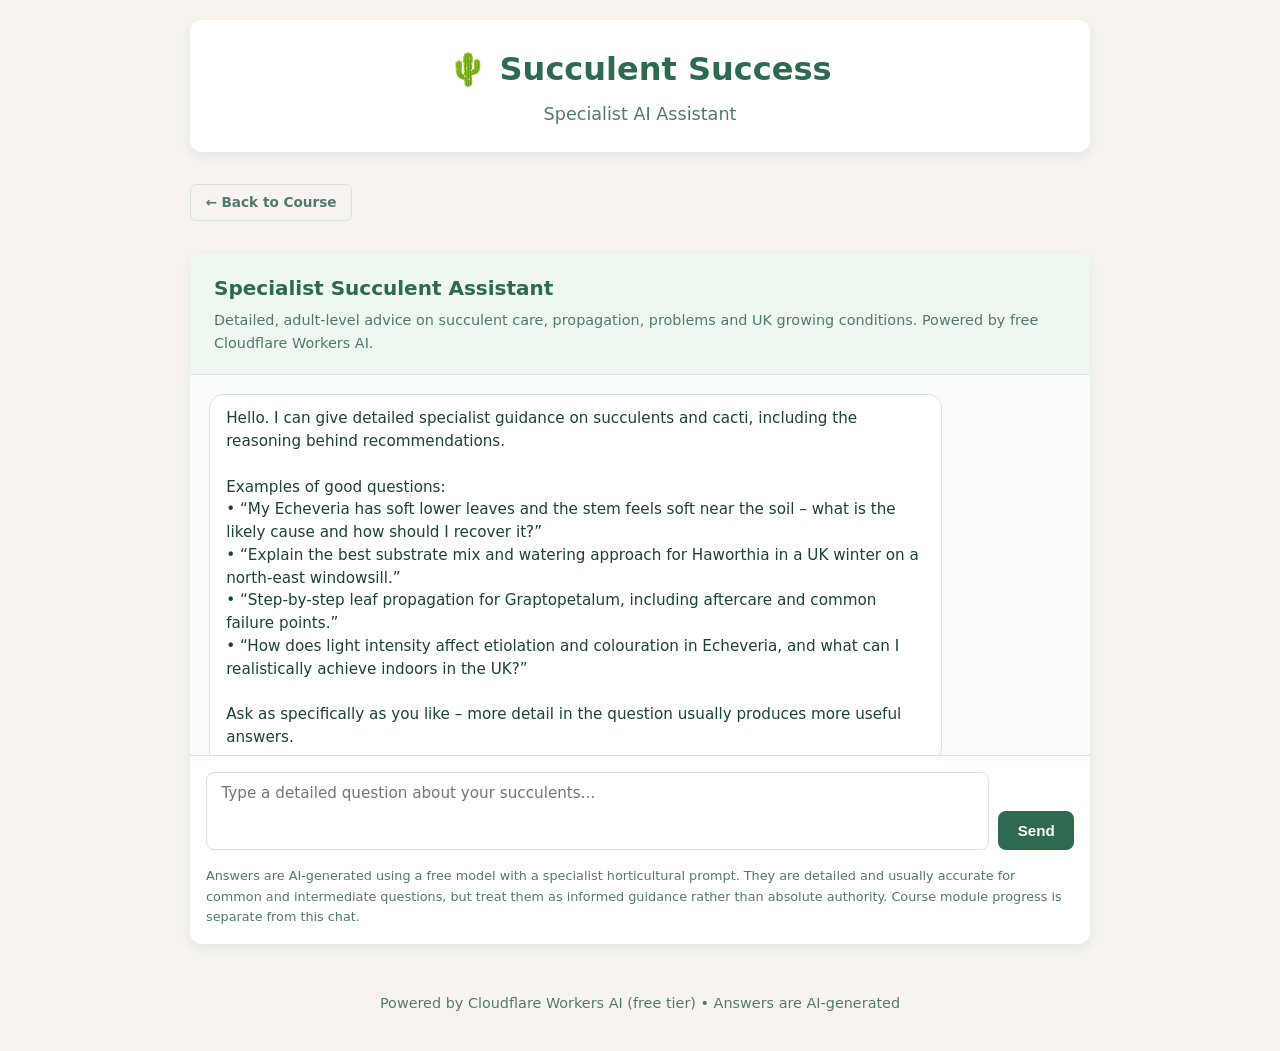
==== chat.html @ 2d5516a3 "Add files via upload Initial course upload" ====
<!DOCTYPE html>
<html lang="en">
<head>
  <meta charset="UTF-8">
  <meta name="viewport" content="width=device-width, initial-scale=1.0">
  <meta name="description" content="Detailed specialist advice on succulent care, propagation and UK growing – free AI assistant">
  <meta name="theme-color" content="#2d6a4f">
  <title>Specialist Succulent Assistant</title>
  <link rel="stylesheet" href="css/style.css">
</head>
<body>
  <div class="container">
    <header>
      <h1>🌵 Succulent Success</h1>
      <p class="subtitle">Specialist AI Assistant</p>
    </header>

    <p style="margin-bottom: 1rem;">
      <a href="index.html" class="btn btn-secondary">← Back to Course</a>
    </p>

    <div id="chatContainer" class="chat-section">
      <!-- Chat UI is injected by chat.js -->
    </div>

    <footer>
      <p>Powered by Cloudflare Workers AI (free tier) • Answers are AI-generated</p>
    </footer>
  </div>

  <script src="js/chat.js"></script>
</body>
</html>
---- css/style.css ----
:root {
  --bg: #f7f4ef;
  --card: #ffffff;
  --accent: #2d6a4f;
  --accent-light: #40916c;
  --text: #1b4332;
  --muted: #52796f;
  --border: #d8e2dc;
  --success: #52b788;
  --radius: 12px;
  --shadow: 0 4px 12px rgba(27, 67, 50, 0.08);
}

* {
  box-sizing: border-box;
  margin: 0;
  padding: 0;
}

body {
  font-family: system-ui, -apple-system, "Segoe UI", Roboto, sans-serif;
  background: var(--bg);
  color: var(--text);
  line-height: 1.6;
  padding: 20px;
}

.container {
  max-width: 900px;
  margin: 0 auto;
}

header {
  text-align: center;
  margin-bottom: 2rem;
  padding: 1.5rem;
  background: var(--card);
  border-radius: var(--radius);
  box-shadow: var(--shadow);
}

header h1 {
  font-size: 2rem;
  color: var(--accent);
  margin-bottom: 0.3rem;
}

.subtitle {
  font-size: 1.1rem;
  color: var(--muted);
}

.tagline {
  margin-top: 0.5rem;
  font-size: 0.95rem;
  color: var(--accent-light);
}

.progress-section {
  background: var(--card);
  padding: 1.5rem;
  border-radius: var(--radius);
  box-shadow: var(--shadow);
  margin-bottom: 2rem;
}

.progress-section h2 {
  margin-bottom: 0.8rem;
  font-size: 1.2rem;
}

.progress-bar {
  height: 14px;
  background: var(--border);
  border-radius: 20px;
  overflow: hidden;
  margin-bottom: 0.5rem;
}

.progress-fill {
  height: 100%;
  background: linear-gradient(90deg, var(--accent), var(--success));
  width: 0%;
  transition: width 0.4s ease;
}

#progressText {
  font-size: 0.95rem;
  color: var(--muted);
  margin-bottom: 0.8rem;
}

.intro {
  background: var(--card);
  padding: 1.5rem;
  border-radius: var(--radius);
  box-shadow: var(--shadow);
  margin-bottom: 2rem;
}

.intro h2 {
  margin-bottom: 0.8rem;
  color: var(--accent);
}

.intro p {
  margin-bottom: 0.8rem;
}

.modules h2 {
  margin-bottom: 1rem;
  color: var(--accent);
}

.module-grid {
  display: grid;
  gap: 1rem;
}

.module-card {
  background: var(--card);
  border-radius: var(--radius);
  box-shadow: var(--shadow);
  padding: 1.2rem 1.4rem;
  display: flex;
  align-items: center;
  gap: 1rem;
  transition: transform 0.2s, box-shadow 0.2s;
  border: 2px solid transparent;
}

.module-card:hover {
  transform: translateY(-2px);
  box-shadow: 0 6px 16px rgba(27, 67, 50, 0.12);
}

.module-card.completed {
  border-color: var(--success);
  background: #f0faf5;
}

.module-number {
  width: 42px;
  height: 42px;
  background: var(--accent);
  color: white;
  border-radius: 50%;
  display: flex;
  align-items: center;
  justify-content: center;
  font-weight: 700;
  flex-shrink: 0;
}

.module-card.completed .module-number {
  background: var(--success);
}

.module-info {
  flex: 1;
}

.module-info h3 {
  font-size: 1.1rem;
  margin-bottom: 0.2rem;
}

.module-info p {
  font-size: 0.9rem;
  color: var(--muted);
}

.module-link {
  text-decoration: none;
  color: inherit;
  display: block;
}

.btn {
  display: inline-block;
  background: var(--accent);
  color: white;
  padding: 0.6rem 1.2rem;
  border-radius: 8px;
  text-decoration: none;
  font-weight: 600;
  border: none;
  cursor: pointer;
  font-size: 0.95rem;
  transition: background 0.2s;
}

.btn:hover {
  background: var(--accent-light);
}

.btn-secondary {
  background: transparent;
  color: var(--muted);
  border: 1px solid var(--border);
  padding: 0.4rem 0.9rem;
  border-radius: 6px;
  cursor: pointer;
  font-size: 0.85rem;
}

.btn-secondary:hover {
  background: var(--border);
}

/* Module page styles */
.module-page {
  background: var(--card);
  padding: 2rem;
  border-radius: var(--radius);
  box-shadow: var(--shadow);
  margin-bottom: 2rem;
}

.module-page h1 {
  color: var(--accent);
  margin-bottom: 0.5rem;
}

.module-meta {
  color: var(--muted);
  font-size: 0.95rem;
  margin-bottom: 1.5rem;
}

.step {
  margin-bottom: 1.8rem;
  padding-left: 1rem;
  border-left: 4px solid var(--accent-light);
}

.step h3 {
  margin-bottom: 0.5rem;
  color: var(--text);
}

.step ul, .step ol {
  margin: 0.6rem 0 0.6rem 1.4rem;
}

.step li {
  margin-bottom: 0.35rem;
}

.video-box {
  background: #eef7f0;
  border: 1px solid var(--border);
  border-radius: 8px;
  padding: 1rem;
  margin: 1rem 0;
}

.video-box h4 {
  margin-bottom: 0.4rem;
  color: var(--accent);
}

.video-box a {
  color: var(--accent);
  font-weight: 600;
  word-break: break-all;
}

.tip {
  background: #fff8e6;
  border-left: 4px solid #f4a261;
  padding: 0.8rem 1rem;
  margin: 1rem 0;
  border-radius: 0 8px 8px 0;
}

.tip strong {
  color: #e76f51;
}

.nav-buttons {
  display: flex;
  justify-content: space-between;
  gap: 1rem;
  margin-top: 2rem;
  flex-wrap: wrap;
}

.complete-btn {
  background: var(--success);
}

.complete-btn:hover {
  background: #40916c;
}

footer {
  text-align: center;
  margin-top: 2rem;
  padding: 1rem;
  color: var(--muted);
  font-size: 0.9rem;
}

@media (max-width: 600px) {
  body {
    padding: 12px;
  }
  header h1 {
    font-size: 1.6rem;
  }
  .module-card {
    flex-direction: column;
    text-align: center;
  }
}

/* ===== AI Chat styles ===== */
.chat-section {
  background: var(--card);
  border-radius: var(--radius);
  box-shadow: var(--shadow);
  margin: 2rem 0;
  overflow: hidden;
}

.chat-header {
  padding: 1.2rem 1.5rem;
  background: #eef7f0;
  border-bottom: 1px solid var(--border);
}

.chat-header h2 {
  color: var(--accent);
  margin-bottom: 0.3rem;
  font-size: 1.25rem;
}

.chat-header p {
  font-size: 0.9rem;
  color: var(--muted);
}

.chat-messages {
  height: 380px;
  overflow-y: auto;
  padding: 1.2rem;
  display: flex;
  flex-direction: column;
  gap: 0.9rem;
  background: #fafcfb;
}

.message {
  display: flex;
  max-width: 85%;
}

.message.user {
  align-self: flex-end;
}

.message.bot {
  align-self: flex-start;
}

.bubble {
  padding: 0.75rem 1rem;
  border-radius: 14px;
  font-size: 0.95rem;
  line-height: 1.5;
}

.message.user .bubble {
  background: var(--accent);
  color: white;
  border-bottom-right-radius: 4px;
}

.message.bot .bubble {
  background: white;
  border: 1px solid var(--border);
  border-bottom-left-radius: 4px;
  color: var(--text);
}

.chat-input-area {
  display: flex;
  gap: 0.6rem;
  padding: 1rem;
  border-top: 1px solid var(--border);
  background: white;
}

.chat-input-area textarea {
  flex: 1;
  padding: 0.7rem 0.9rem;
  border: 1px solid var(--border);
  border-radius: 8px;
  font-family: inherit;
  font-size: 0.95rem;
  resize: none;
  outline: none;
}

.chat-input-area textarea:focus {
  border-color: var(--accent-light);
}

.chat-input-area .btn {
  align-self: flex-end;
  padding: 0.7rem 1.2rem;
}

.chat-note {
  font-size: 0.8rem;
  color: var(--muted);
  padding: 0 1rem 1rem;
  margin: 0;
}

@media (max-width: 600px) {
  .chat-messages {
    height: 320px;
  }
  .message {
    max-width: 92%;
  }
}
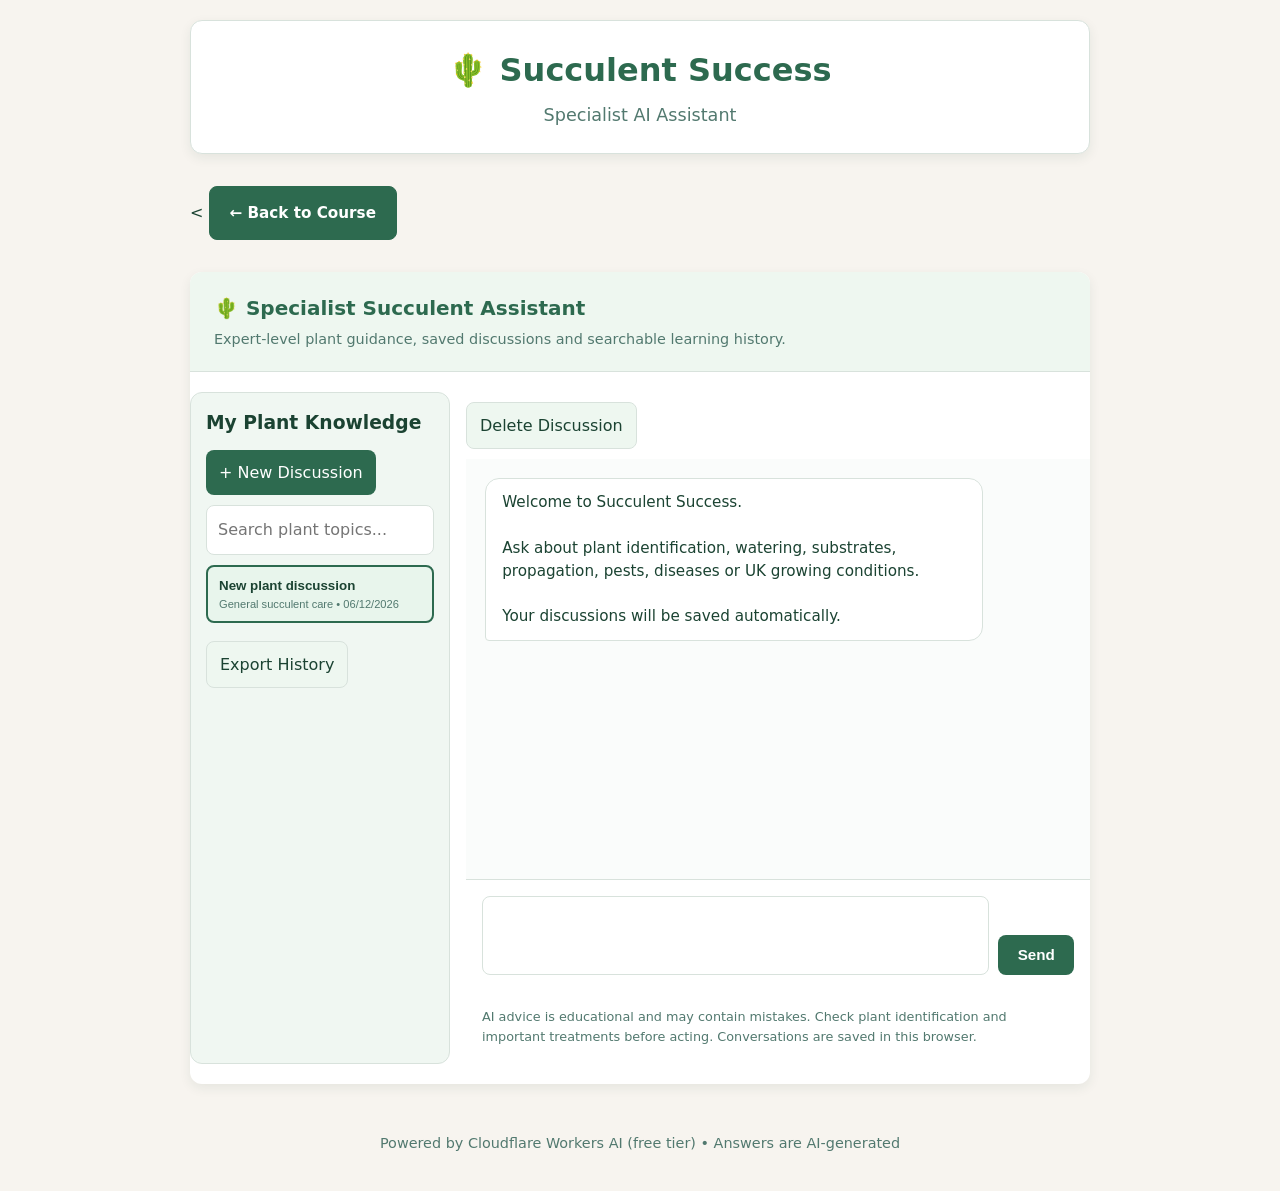
==== commit 90c0a218: "Enhance back button design in chat.html Updated the back button styling and structure." ====
--- a/chat.html
+++ b/chat.html
@@ -16,7 +16,20 @@
     </header>
 
     <p style="margin-bottom: 1rem;">
-      <a href="index.html" class="btn btn-secondary">← Back to Course</a>
+      <
+<a href="index.html"
+   class="btn"
+   style="background:#2d6a4f;
+          color:#ffffff;
+          border:1px solid #2d6a4f;
+          padding:14px 20px;
+          border-radius:8px;
+          font-weight:700;
+          text-decoration:none;
+          display:inline-block;">
+  ← Back to Course
+</a>
+
     </p>
 
     <div id="chatContainer" class="chat-section">
--- a/css/style.css
+++ b/css/style.css
@@ -427,3 +427,247 @@
     max-width: 92%;
   }
 }
+
+/* ===== Fixed navigation and mobile improvements ===== */
+
+/* Keep the header visible while scrolling */
+header {
+  position: sticky;
+  top: 0;
+  z-index: 1000;
+  background: var(--card);
+  border: 1px solid var(--border);
+}
+
+/* Keep content within the screen */
+html {
+  scroll-padding-top: 130px;
+}
+
+body {
+  overflow-x: hidden;
+}
+
+.container {
+  width: 100%;
+}
+
+/* Navigation links */
+header .btn,
+header a {
+  touch-action: manipulation;
+}
+
+/* Better mobile layout */
+@media (max-width: 600px) {
+  body {
+    padding: 8px;
+  }
+
+  header {
+    padding: 0.8rem;
+    margin-bottom: 1rem;
+  }
+
+  header h1 {
+    font-size: 1.25rem;
+    line-height: 1.3;
+  }
+
+  .subtitle {
+    font-size: 0.85rem;
+  }
+
+  .tagline {
+    font-size: 0.8rem;
+  }
+
+  .module-page,
+  .intro,
+  .progress-section {
+    padding: 1rem;
+  }
+
+  .module-card {
+    flex-direction: row;
+    text-align: left;
+    padding: 1rem;
+  }
+
+  .module-info {
+    min-width: 0;
+  }
+
+  .module-info h3 {
+    font-size: 1rem;
+  }
+
+  .nav-buttons {
+    flex-direction: column;
+  }
+
+  .nav-buttons .btn,
+  .nav-buttons .btn-secondary {
+    width: 100%;
+    text-align: center;
+  }
+
+  .chat-section {
+    margin: 1rem 0;
+  }
+
+  .chat-messages {
+    height: min(55vh, 420px);
+    padding: 0.8rem;
+  }
+
+  .chat-input-area {
+    flex-direction: column;
+    padding: 0.8rem;
+  }
+
+  .chat-input-area textarea {
+    width: 100%;
+    min-height: 90px;
+    font-size: 16px;
+  }
+
+  .chat-input-area .btn {
+    width: 100%;
+    align-self: stretch;
+  }
+
+  .message {
+    max-width: 95%;
+  }
+}
+
+/* ===== Main navigation ===== */
+
+.site-nav {
+  display: flex;
+  justify-content: space-between;
+  align-items: center;
+  gap: 12px;
+  margin-bottom: 12px;
+}
+
+.site-brand {
+  font-size: 0.95rem;
+  font-weight: 700;
+  color: var(--accent);
+}
+
+.home-button {
+  display: inline-flex;
+  align-items: center;
+  justify-content: center;
+  min-height: 44px;
+  padding: 8px 16px;
+  background: var(--accent);
+  color: white;
+  border-radius: 8px;
+  text-decoration: none;
+  font-weight: 600;
+  white-space: nowrap;
+}
+
+.home-button:hover {
+  background: var(--accent-light);
+}
+
+@media (max-width: 600px) {
+  .site-brand {
+    font-size: 0.85rem;
+  }
+
+  .home-button {
+    font-size: 0.9rem;
+    padding: 8px 12px;
+  }
+}
+
+/* Keep course navigation visible */
+header:has(.site-nav) {
+  position: sticky;
+  top: 0;
+  z-index: 1000;
+}
+
+.site-nav {
+  display: flex;
+  justify-content: space-between;
+  align-items: center;
+  gap: 12px;
+  flex-wrap: wrap;
+}
+
+.home-button {
+  display: inline-block;
+  background: #2d6a4f;
+  color: white;
+  padding: 10px 16px;
+  border-radius: 8px;
+  text-decoration: none;
+  font-weight: 600;
+}
+
+@media (max-width: 600px) {
+  .site-nav {
+    flex-direction: column;
+    text-align: center;
+  }
+
+  .home-button {
+    width: 100%;
+    text-align: center;
+  }
+}
+
+/* Keep course navigation visible */
+header:has(.site-nav) {
+  position: sticky;
+  top: 0;
+  z-index: 1000;
+}
+
+.site-nav {
+  display: flex;
+  justify-content: space-between;
+  align-items: center;
+  gap: 12px;
+  flex-wrap: wrap;
+}
+
+.home-button {
+  display: inline-block;
+  background: #2d6a4f;
+  color: white;
+  padding: 10px 16px;
+  border-radius: 8px;
+  text-decoration: none;
+  font-weight: 600;
+}
+
+@media (max-width: 600px) {
+  .site-nav {
+    flex-direction: column;
+    text-align: center;
+  }
+
+  .home-button {
+    width: 100%;
+    text-align: center;
+  }
+}
+
+/* Shared course navigation and specialist lessons */
+.lesson-sticky-header {position:sticky;top:0;z-index:1000;margin-bottom:1.25rem;padding:.8rem 1rem;text-align:left;background:#fff;border:1px solid var(--border);box-shadow:var(--shadow)}
+.lesson-nav-actions {display:flex;gap:.6rem;flex-wrap:wrap}
+.lesson-sticky-header .site-nav {display:flex;align-items:center;justify-content:space-between;gap:.75rem;flex-wrap:wrap}
+.specialist-extension {margin:2rem 0;padding:1.3rem;background:#f6faf7;border:1px solid var(--border);border-radius:12px}
+.specialist-extension h2 {margin-bottom:.8rem;color:var(--accent)}
+.specialist-extension > p {margin-bottom:1rem}
+.specialist-extension .step {margin:1.2rem 0}
+.specialist-extension a {overflow-wrap:anywhere}
+@media(max-width:600px){.lesson-sticky-header{padding:.6rem}.lesson-sticky-header .site-nav{align-items:stretch;flex-direction:column}.lesson-nav-actions{display:grid;grid-template-columns:1fr 1fr}.lesson-nav-actions .home-button{font-size:.78rem;padding:.5rem;text-align:center}.module-page{padding:1.1rem}.specialist-extension{padding:.85rem}}
